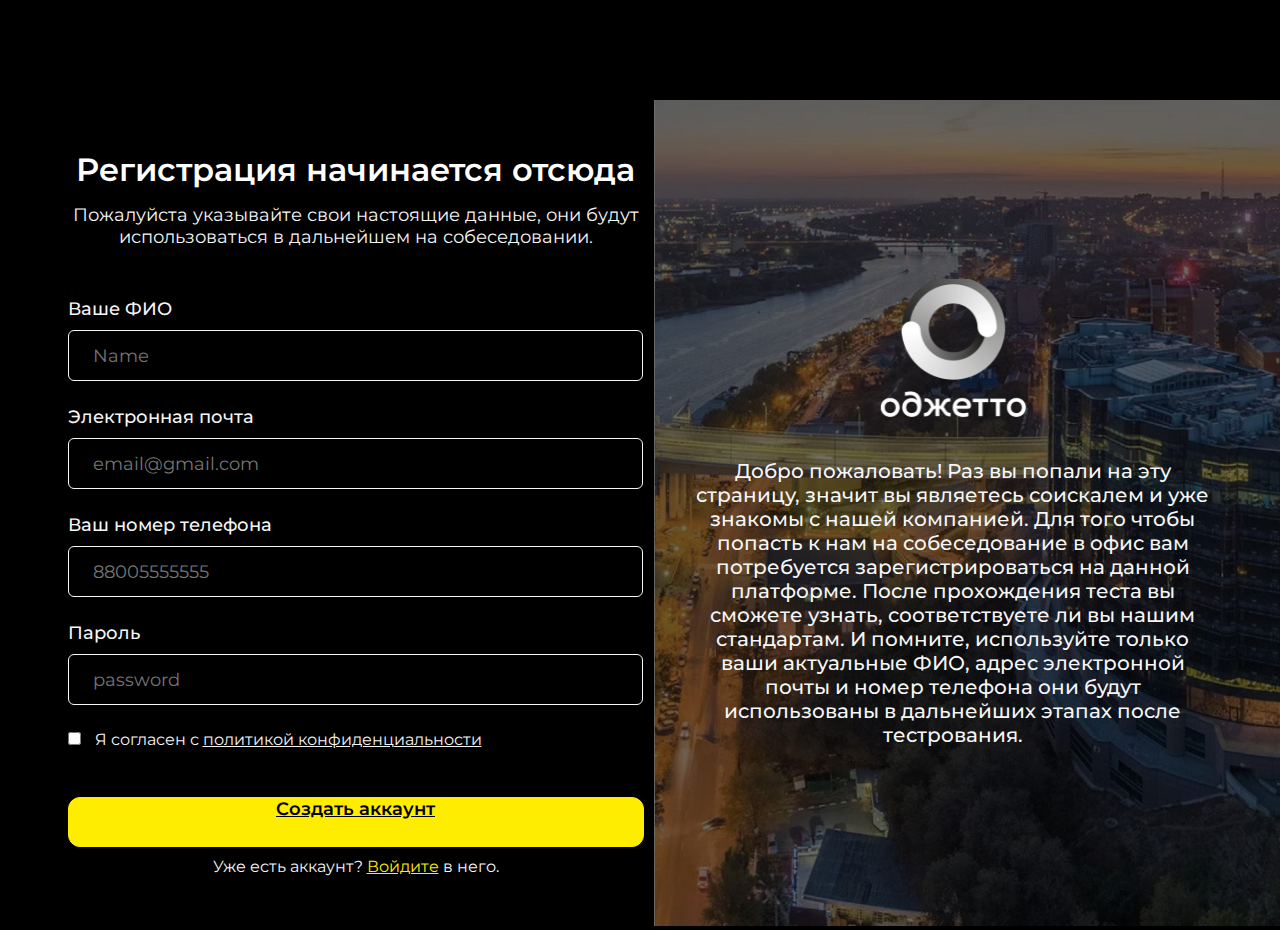
==== index.html @ 02b102ff "Add files via upload" ====
<!DOCTYPE html>
<html lang="ru">

<head>
  <meta charset="UTF-8">
  <meta name="viewport" content="width=device-width, initial-scale=1.0">
  <title>New site</title>
  <link rel="preconnect" href="https://fonts.gstatic.com" crossorigin>
    <link href="https://fonts.googleapis.com/css2?family=Montserrat:wght@400;500;600;700;800&family=Roboto&display=swap" rel="stylesheet">
  <link rel="stylesheet" href="css/vendor.css">
  <link rel="stylesheet" href="css/main.min.css">
</head>

<body>
  
  <div class="container">
    <div class="reg_img">
      <img src="./assets/reg_bg.jpg" alt="">
    </div>
      <div class="wrapper">
  
        <div class="wrapper_item">
      <div class="content">
        <div class="reg_content">
          <h1 class="reg_title">Регистрация начинается отсюда</h1>
          <div class="reg_des">Пожалуйста указывайте свои настоящие данные, они будут использоваться в дальнейшем на собеседовании.</div>
          <div class="reg">
            <div class="reg_form">
              <form @submit.prevent="register" class="reg_form-content">
                <label class="reg_label" for="name">Ваше ФИО</label>
                <input v-model="name"  class="reg_input" placeholder="Name" name="name" type="text">
  
                <label class="reg_label" for="email">Электронная почта</label>
                <input v-model="email" class="reg_input" placeholder="email@gmail.com" name="email" type="email">
  
                <label class="reg_label" for="phone">Ваш номер телефона</label>
                <input v-model="phone" class="reg_input" placeholder="88005555555" name="phone" type="number">              
                
                <label class="reg_label" for="pass">Пароль</label>
                <input v-model="password" class="reg_input" placeholder="password" name="pass" type="password">
  
                <div class="reg_conf">
                  <input class="reg_check" type="checkbox">
                  <span class="reg_conf-des">Я согласен с <a href="#">политикой конфиденциальности</a></span>
                </div>
  
                <a href="./usertest.html" class="reg_btn">Создать аккаунт</a>
              </form>
  
              <div class="reg_log">Уже есть аккаунт? <a href="./reg.html"  class="reg_log-btn" >Войдите</a> в него.</div>
            </div>
          </div>
        </div>

      </div>
  <!-- 
      <div class="content" >
        <div class="reg_content">
          <h1 class="reg_title">Авторизация</h1>
          <div class="reg">
            <div class="reg_form">
              <form @submit.prevent class="reg_form-content">
  
  
                <label class="reg_label" for="email">Введите вашу почту или телефон</label>
                <input v-model="email" class="reg_input" placeholder="email@gmail.com" name="email" type="email">             
                
                <label class="reg_label" for="pass">Пароль</label>
                <input v-model="password" class="reg_input" placeholder="password" name="pass" type="password">
  
                <button type="submit" class="reg_btn" @click="log">Войти</button>
              </form>
  
              <div class="reg_log">Еще нет аккаунта? <button class="reg_log-btn" @click="openReg">Зарегестрируйтесь.</button></div>
            </div>
          </div>
        </div>
  
    
      </div> -->
        </div>
  
        <div class="wrapper_item info">
          <div class="info_logo">
            <img src="./assets/logo_reg.svg" alt="">
          </div>
  
          <div class="info_text">Добро пожаловать! Раз вы попали на эту страницу, значит вы являетесь соискалем и уже знакомы с нашей компанией. Для того чтобы попасть к нам на собеседование в офис вам потребуется зарегистрироваться на данной платформе. После прохождения теста вы сможете узнать, соответствуете ли вы нашим стандартам. И помните, используйте только ваши актуальные ФИО, адрес электронной почты и номер телефона они будут использованы в дальнейших этапах после тестрования.</div>
        </div>
    </div>
  </div>


</body>

</html>
---- css/main.min.css ----
*{padding:0;margin:0;-webkit-box-sizing:border-box;box-sizing:border-box;font-family:'Montserrat', sans-serif}.container{max-width:1300px;margin:0 auto;position:relative}body{background:#000}.wrapper{position:relative;display:-webkit-box;display:-ms-flexbox;display:flex;-webkit-box-pack:justify;-ms-flex-pack:justify;justify-content:space-between;-webkit-box-align:center;-ms-flex-align:center;align-items:center}.content{display:-webkit-box;display:-ms-flexbox;display:flex;-webkit-box-pack:center;-ms-flex-pack:center;justify-content:center;-webkit-box-align:center;-ms-flex-align:center;align-items:center}.info_text{font-weight:500;font-size:20px;text-align:center;color:#F6F6F6;max-width:520px}.info_logo{width:150px;height:140px;margin:0 auto;margin-bottom:40px}.info_logo img{width:100%;height:100%;-o-object-fit:cover;object-fit:cover}.reg_img{position:absolute;right:-10%;top:0;height:100%}.reg_img img{width:100%;height:100%;-o-object-fit:cover;object-fit:cover}.reg_content{padding:50px 0;max-width:576px}.reg_form{margin-top:50px}.reg_form-content{display:-webkit-box;display:-ms-flexbox;display:flex;-webkit-box-orient:vertical;-webkit-box-direction:normal;-ms-flex-direction:column;flex-direction:column}.reg_title{font-weight:600;font-size:32px;color:white;text-align:center;margin:0 auto}.reg_des{font-weight:400;font-size:18px;text-align:center;color:#F6F6F6;margin:0 auto;margin-top:15px}.reg_input{position:relative;border:1.5px solid #F6F6F6;border-radius:6px;padding:12px 8px 12px 24px;background:none;width:575px;height:51px;margin-top:10px;margin-bottom:25px;font-weight:400;font-size:18px;outline:none;color:#F6F6F6}.reg_label{font-weight:500;font-size:18px;color:#F6F6F6}.reg_conf-des{margin-left:10px;font-weight:400;font-size:16px;color:#F4F4F4}.reg_conf-des a{font-weight:400;font-size:16px;color:#F4F4F4}.reg_btn{background:#FFED00;border:1.5px solid #FFED00;border-radius:12px;height:50px;font-weight:600;font-size:18px;text-align:center;color:#000000;margin-top:48px;cursor:pointer}.reg_log{font-weight:400;font-size:16px;color:#F6F6F6;text-align:center;margin-top:10px}.reg_log-btn{font-weight:400;font-size:16px;color:#FFED00;background:none;border:none;cursor:pointer}.answ{font-weight:400;font-size:18px;margin-left:10px;color:#F6F6F6}.wrapper-mar{margin-top:48px}.red{color:#FA9494}.blue{color:#9ACAFA}.header{min-height:80px;display:-webkit-box;display:-ms-flexbox;display:flex;-webkit-box-pack:justify;-ms-flex-pack:justify;justify-content:space-between;-webkit-box-align:center;-ms-flex-align:center;align-items:center}.header_btn{border:1px solid #FFED00;background:none;padding:12px 64px;font-weight:600;font-size:16px;border-radius:6px;color:#F6F6F6}.header_link{display:-webkit-box;display:-ms-flexbox;display:flex;-webkit-box-pack:justify;-ms-flex-pack:justify;justify-content:space-between;-webkit-box-align:center;-ms-flex-align:center;align-items:center;min-width:128px;cursor:pointer}.header_txt{position:relative;font-weight:600;font-size:18px;color:#F6F6F6}.start{max-width:1000px;margin:0 auto;margin-top:80px;display:-webkit-box;display:-ms-flexbox;display:flex;-webkit-box-pack:justify;-ms-flex-pack:justify;justify-content:space-between;-webkit-box-align:center;-ms-flex-align:center;align-items:center}.start_title{font-weight:600;font-size:24px;line-height:29px;color:#FFFFFF}.start_timer{font-weight:600;font-size:32px;line-height:39px;color:#FFFFFF}.test_content-check{min-height:90px;display:-webkit-box;display:-ms-flexbox;display:flex;-webkit-box-pack:justify;-ms-flex-pack:justify;justify-content:space-between;-webkit-box-align:center;-ms-flex-align:center;align-items:center;margin-top:40px}.test_content-column{display:-webkit-box;display:-ms-flexbox;display:flex;-webkit-box-orient:vertical;-webkit-box-direction:normal;-ms-flex-direction:column;flex-direction:column;-webkit-box-pack:justify;-ms-flex-pack:justify;justify-content:space-between;min-height:90px}.test_content-info{font-weight:400;font-size:18px;color:#F6F6F6;margin-left:10px}.test_img{width:598px;height:425px;margin:48px 0}.test_img img{width:100%;height:100%;-o-object-fit:cover;object-fit:cover}.test_wrapper{display:-webkit-box;display:-ms-flexbox;display:flex;-webkit-box-pack:justify;-ms-flex-pack:justify;justify-content:space-between;-webkit-box-align:center;-ms-flex-align:center;align-items:center}.test_btn{font-weight:600;font-size:18px;width:280px;height:55px;display:block;background:none;border:1px solid}.test_check{margin-top:30px}.test_check-item{width:100%;min-height:25px;display:-webkit-box;display:-ms-flexbox;display:flex;-webkit-box-pack:justify;-ms-flex-pack:justify;justify-content:space-between;-webkit-box-align:center;-ms-flex-align:center;align-items:center;margin-bottom:50px}.test_item{width:1000px;min-height:350px;border:1px solid #A9A9A9;border-radius:6px;padding:32px 200px;margin:0 auto;margin-bottom:40px}.test_item-title{font-weight:600;font-size:20px;color:#FFFFFF;text-align:center}.test_item-title span{font-weight:400;font-size:16px;color:#A9A9A9}.test_item-des{font-weight:400;font-size:16px;text-align:center;color:#A9A9A9;margin-top:15px}.test_item-input{margin-top:50px;background:none;border:1.5px solid #A9A9A9;border-radius:8px;outline:none;font-weight:400;font-size:18px;text-align:center;width:100%;padding:16px 15px;color:#A9A9A9}.test_item-btn{display:block;cursor:pointer;background:#FFED00;border-radius:6px;width:467px;height:54px;outline:none;border:none;margin:0 auto;margin-top:40px}.test_div{position:relative}.test_icon{position:absolute;top:66%;right:3%}.des{text-align:left}.input{text-align:left}.title{display:-webkit-box;display:-ms-flexbox;display:flex;-webkit-box-pack:justify;-ms-flex-pack:justify;justify-content:space-between;-webkit-box-align:center;-ms-flex-align:center;align-items:center}.log_head{display:-webkit-box;display:-ms-flexbox;display:flex;-webkit-box-align:center;-ms-flex-align:center;align-items:center;min-width:300px;min-height:100px}.log_head-name{font-family:'Roboto';font-style:normal;font-weight:400;font-size:36px;color:#FFFFFF;margin-left:15px}.log_info-title{font-style:normal;font-weight:400;font-size:24px;margin-top:50px;color:#A9A9A9}.log_item{display:-webkit-box;display:-ms-flexbox;display:flex;-webkit-box-align:center;-ms-flex-align:center;align-items:center;margin-top:45px}.log_item-theme{border:1.5px solid #A9A9A9;border-radius:6px;width:418px;height:60px;padding:18px 24px}.log_item-num,.log_item-text,.log_item-rez{font-weight:400;font-size:18px;color:#A9A9A9}.log_item-num{margin-right:30px}.log_item-rez{margin-left:60px;width:254px;height:60px;border:1.5px solid #A9A9A9;border-radius:6px;padding:18px 30px}.log_item-rez span{margin-left:20px}.log_item-btn{width:319px;height:60px;margin-left:60px}.btn{display:-webkit-box;display:-ms-flexbox;display:flex;-webkit-box-align:center;-ms-flex-align:center;align-items:center;-webkit-box-pack:center;-ms-flex-pack:center;justify-content:center;width:100%;height:100%;cursor:pointer;border:none;background:#FFED00;border-radius:6px;font-weight:600;font-size:18px;color:#000000;text-decoration:none;text-align:center}.red{color:#FA9494}.green{color:#61FF00}.orange{color:#FFED00}.btn-disabled{background:none;color:#F6F6F6;border:1px solid #FFED00;border-radius:6px}.header{min-height:80px;display:-webkit-box;display:-ms-flexbox;display:flex;-webkit-box-pack:justify;-ms-flex-pack:justify;justify-content:space-between;-webkit-box-align:center;-ms-flex-align:center;align-items:center}.header_btn{border:1px solid #FFED00;background:none;padding:12px 64px;font-weight:600;font-size:16px;border-radius:6px;color:#F6F6F6}.header_link{display:-webkit-box;display:-ms-flexbox;display:flex;-webkit-box-pack:justify;-ms-flex-pack:justify;justify-content:space-between;-webkit-box-align:center;-ms-flex-align:center;align-items:center;min-width:128px;cursor:pointer}.header_txt{font-weight:600;font-size:18px;color:#F6F6F6}.modal_item{padding:90px 135px;width:1320px;min-height:650px;margin-top:50px;border:2px solid #FFED00;border-radius:6px}.modal_title{font-weight:400;font-size:36px;text-transform:uppercase;text-align:center;color:#FFFFFF}.modal_percent{font-weight:400;font-size:144px;text-align:center;margin-top:54px;text-transform:uppercase;color:#FFED00}.modal_descr{font-weight:400;font-size:24px;margin-top:54px;text-align:center;color:#FFFFFF}.modal_link{font-weight:400;font-size:24px;text-align:center;color:#FFED00;margin-top:54px}.modal_link a{color:#FFED00;font-size:24px}.percent-red{color:#FF0000}.border-red{border-color:#FF0000}.percent-green{color:#61FF00}.border-green{border-color:#61FF00}.test_content-check{min-height:90px;display:-webkit-box;display:-ms-flexbox;display:flex;-webkit-box-pack:justify;-ms-flex-pack:justify;justify-content:space-between;-webkit-box-align:center;-ms-flex-align:center;align-items:center;margin-top:40px}.test_content-column{display:-webkit-box;display:-ms-flexbox;display:flex;-webkit-box-orient:vertical;-webkit-box-direction:normal;-ms-flex-direction:column;flex-direction:column;-webkit-box-pack:justify;-ms-flex-pack:justify;justify-content:space-between;min-height:90px}.test_content-info{font-weight:400;font-size:18px;color:#F6F6F6;margin-left:10px}.test_title{font-weight:700;font-size:48px;text-align:center;text-transform:uppercase;color:#FFFFFF;max-width:1000px;margin:0 auto;margin-top:90px;margin-bottom:90px}.test_item{width:1000px;min-height:350px;border:1px solid #A9A9A9;border-radius:6px;padding:32px 223px;margin:0 auto;margin-bottom:40px}.test_item-title{font-weight:600;font-size:20px;color:#FFFFFF;text-align:center}.test_item-title span{font-weight:400;font-size:16px;color:#A9A9A9}.test_item-des{font-weight:400;font-size:16px;text-align:center;color:#A9A9A9;margin-top:15px}.test_item-input{margin-top:50px;background:none;border:1.5px solid #A9A9A9;border-radius:8px;outline:none;font-weight:400;font-size:18px;text-align:center;width:100%;padding:16px 15px;color:#A9A9A9}.test_item-btn{display:-webkit-box;display:-ms-flexbox;display:flex;-webkit-box-pack:center;-ms-flex-pack:center;justify-content:center;-webkit-box-align:center;-ms-flex-align:center;align-items:center;cursor:pointer;background:#FFED00;border-radius:6px;width:467px;height:54px;outline:none;border:none;margin:0 auto;margin-top:40px}.test_item-btn a{text-decoration:none}.test_check{margin-top:30px}.test_check-item{width:100%;min-height:25px;display:-webkit-box;display:-ms-flexbox;display:flex;-webkit-box-pack:justify;-ms-flex-pack:justify;justify-content:space-between;-webkit-box-align:center;-ms-flex-align:center;align-items:center;margin-bottom:50px}.test_add{display:-webkit-box;display:-ms-flexbox;display:flex;-webkit-box-align:center;-ms-flex-align:center;align-items:center}.test_add-icon{padding-top:4px}.test_add-text{font-weight:400;font-size:18px;margin-left:10px;color:#A9A9A9}.test_div{position:relative}.test_icon{position:absolute;top:66%;right:3%}.test_load{margin-top:40px;display:-webkit-box;display:-ms-flexbox;display:flex;-webkit-box-align:center;-ms-flex-align:center;align-items:center}.test_load-click{font-weight:400;font-size:18px;-webkit-text-decoration-line:underline;text-decoration-line:underline;color:#F6F6F6;margin-left:15px}.test .inf{font-weight:600;font-size:18px;color:#FFFFFF;margin-top:30px}.test .title{display:-webkit-box;display:-ms-flexbox;display:flex;-webkit-box-pack:justify;-ms-flex-pack:justify;justify-content:space-between;-webkit-box-align:center;-ms-flex-align:center;align-items:center}.test .answ{font-weight:400;font-size:18px;margin-left:10px;color:#F6F6F6}.link{margin:90px 0}.link_title{font-weight:400;font-size:16px;text-align:center;color:#FFFFFF;margin-bottom:15px}.link_item{display:-webkit-box;display:-ms-flexbox;display:flex;-webkit-box-pack:justify;-ms-flex-pack:justify;justify-content:space-between;-webkit-box-align:center;-ms-flex-align:center;align-items:center;width:510px;min-height:30px;margin:0 auto}.link_text a{font-weight:600;font-size:18px;text-decoration:none;color:#F6F6F6}.add_test button{width:287px;height:54px;border:1px solid #FFED00;border-radius:6px;background:none;display:block;margin:0 auto;font-weight:600;font-size:18px;color:#FFED00;margin-top:45px}.line{position:absolute;top:44%;left:-37%}.wrapper{width:1145px;margin:0 auto;margin-top:100px}.wrapper_num-test{font-weight:600;font-size:20px;text-transform:uppercase;color:#FFFFFF}.wrapper_txt{font-weight:400;font-size:18px;margin-top:15px;color:#FFFFFF}.wrapper_categ{display:-webkit-box;display:-ms-flexbox;display:flex;-webkit-box-pack:justify;-ms-flex-pack:justify;justify-content:space-between;-webkit-box-align:center;-ms-flex-align:center;align-items:center;margin-bottom:150px;margin-top:45px}.wrapper_categ-add{margin:45px 0}.wrapper_btn{width:333px;height:72px;border-radius:6px;border:1.5px solid #FFED00;font-weight:600;font-size:18px;letter-spacing:0.02em;text-transform:uppercase;color:#FFED00;background:none;cursor:pointer}.wrapper_item-cont{display:-webkit-box;display:-ms-flexbox;display:flex;-webkit-box-align:center;-ms-flex-align:center;align-items:center;-webkit-box-pack:justify;-ms-flex-pack:justify;justify-content:space-between;height:595px;margin:0 auto;position:relative}.wrapper_item-img{width:1100px;height:602px;justify-self:flex-end}.wrapper_item-img img{height:100%;width:100%;-o-object-fit:cover;object-fit:cover}.wrapper_item-head{position:absolute;top:-9%;right:1%;width:1080px;font-weight:400;font-size:36px;color:#FFED00;display:-webkit-box;display:-ms-flexbox;display:flex;-webkit-box-pack:justify;-ms-flex-pack:justify;justify-content:space-between;-webkit-box-align:center;-ms-flex-align:center;align-items:center}.wrapper_item-add{width:1200px;padding:45px 60px;margin:0 auto;margin-top:100px;min-height:320px;border:1.5px solid #E5E5E5;border-radius:6px}.wrapper_line-abc{display:-webkit-box;display:-ms-flexbox;display:flex;-webkit-box-orient:vertical;-webkit-box-direction:normal;-ms-flex-direction:column;flex-direction:column;-webkit-box-pack:justify;-ms-flex-pack:justify;justify-content:space-between;-webkit-box-align:center;-ms-flex-align:center;align-items:center;font-weight:700;font-size:40px;line-height:49px;letter-spacing:0.02em;height:100%;color:#FFFFFF}.wrapper_grid{position:absolute;right:0;width:1100px;height:602px;display:-ms-grid;display:grid;-ms-grid-columns:(55px)[20];grid-template-columns:repeat(20, 55px);-ms-grid-rows:(60px)[10];grid-template-rows:repeat(10, 60px)}.wrapper_grid-item{background:none;border:1px solid #FFFFFF;margin-right:2px;margin-bottom:2px;-webkit-transition:all 0.3s;transition:all 0.3s;cursor:pointer}.wrapper_grid-item:hover{background:rgba(108,181,251,0.5)}.add_test button{width:287px;height:54px;border:1px solid #FFED00;border-radius:6px;background:none;display:block;margin:0 auto;font-weight:600;font-size:18px;color:#FFED00;margin-top:45px}.status-red{color:#FB6262;border:1.5px solid #FB6262}.status-blue{color:#000000;background:#6CB5FB;border:none}.status-orange{color:#FFED00;border:1.5px solid #FFED00}
/*# sourceMappingURL=main.min.css.map */
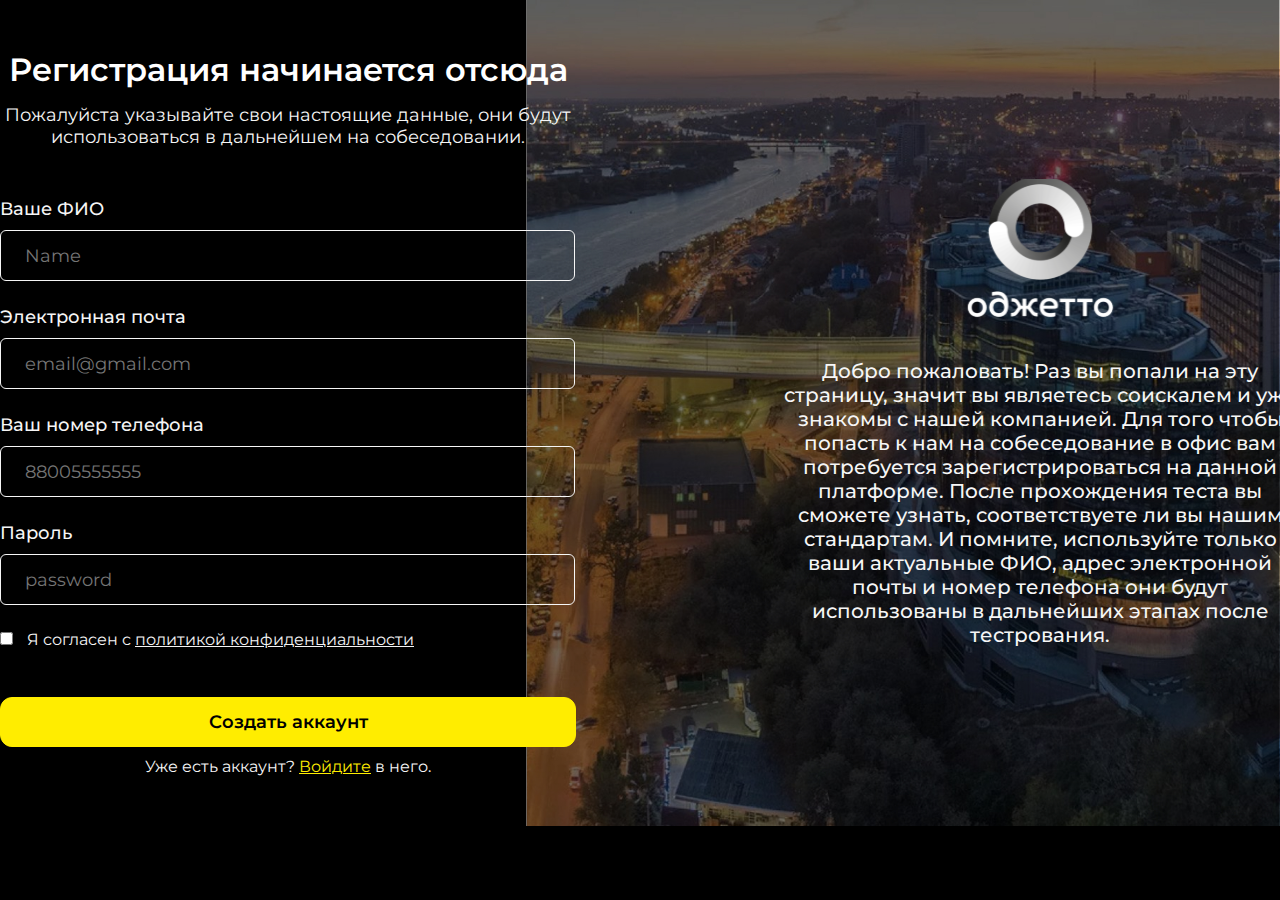
==== commit 4e6e8164: "Add files via upload" ====
--- a/index.html
+++ b/index.html
@@ -13,11 +13,11 @@
 
 <body>
   
-  <div class="container">
+  <div class="container cont_reg">
     <div class="reg_img">
       <img src="./assets/reg_bg.jpg" alt="">
     </div>
-      <div class="wrapper">
+      <div class="wrapper wrapper_reg">
   
         <div class="wrapper_item">
       <div class="content">
--- a/css/main.min.css
+++ b/css/main.min.css
@@ -1,2 +1,2 @@
-*{padding:0;margin:0;-webkit-box-sizing:border-box;box-sizing:border-box;font-family:'Montserrat', sans-serif}.container{max-width:1300px;margin:0 auto;position:relative}body{background:#000}.wrapper{position:relative;display:-webkit-box;display:-ms-flexbox;display:flex;-webkit-box-pack:justify;-ms-flex-pack:justify;justify-content:space-between;-webkit-box-align:center;-ms-flex-align:center;align-items:center}.content{display:-webkit-box;display:-ms-flexbox;display:flex;-webkit-box-pack:center;-ms-flex-pack:center;justify-content:center;-webkit-box-align:center;-ms-flex-align:center;align-items:center}.info_text{font-weight:500;font-size:20px;text-align:center;color:#F6F6F6;max-width:520px}.info_logo{width:150px;height:140px;margin:0 auto;margin-bottom:40px}.info_logo img{width:100%;height:100%;-o-object-fit:cover;object-fit:cover}.reg_img{position:absolute;right:-10%;top:0;height:100%}.reg_img img{width:100%;height:100%;-o-object-fit:cover;object-fit:cover}.reg_content{padding:50px 0;max-width:576px}.reg_form{margin-top:50px}.reg_form-content{display:-webkit-box;display:-ms-flexbox;display:flex;-webkit-box-orient:vertical;-webkit-box-direction:normal;-ms-flex-direction:column;flex-direction:column}.reg_title{font-weight:600;font-size:32px;color:white;text-align:center;margin:0 auto}.reg_des{font-weight:400;font-size:18px;text-align:center;color:#F6F6F6;margin:0 auto;margin-top:15px}.reg_input{position:relative;border:1.5px solid #F6F6F6;border-radius:6px;padding:12px 8px 12px 24px;background:none;width:575px;height:51px;margin-top:10px;margin-bottom:25px;font-weight:400;font-size:18px;outline:none;color:#F6F6F6}.reg_label{font-weight:500;font-size:18px;color:#F6F6F6}.reg_conf-des{margin-left:10px;font-weight:400;font-size:16px;color:#F4F4F4}.reg_conf-des a{font-weight:400;font-size:16px;color:#F4F4F4}.reg_btn{background:#FFED00;border:1.5px solid #FFED00;border-radius:12px;height:50px;font-weight:600;font-size:18px;text-align:center;color:#000000;margin-top:48px;cursor:pointer}.reg_log{font-weight:400;font-size:16px;color:#F6F6F6;text-align:center;margin-top:10px}.reg_log-btn{font-weight:400;font-size:16px;color:#FFED00;background:none;border:none;cursor:pointer}.answ{font-weight:400;font-size:18px;margin-left:10px;color:#F6F6F6}.wrapper-mar{margin-top:48px}.red{color:#FA9494}.blue{color:#9ACAFA}.header{min-height:80px;display:-webkit-box;display:-ms-flexbox;display:flex;-webkit-box-pack:justify;-ms-flex-pack:justify;justify-content:space-between;-webkit-box-align:center;-ms-flex-align:center;align-items:center}.header_btn{border:1px solid #FFED00;background:none;padding:12px 64px;font-weight:600;font-size:16px;border-radius:6px;color:#F6F6F6}.header_link{display:-webkit-box;display:-ms-flexbox;display:flex;-webkit-box-pack:justify;-ms-flex-pack:justify;justify-content:space-between;-webkit-box-align:center;-ms-flex-align:center;align-items:center;min-width:128px;cursor:pointer}.header_txt{position:relative;font-weight:600;font-size:18px;color:#F6F6F6}.start{max-width:1000px;margin:0 auto;margin-top:80px;display:-webkit-box;display:-ms-flexbox;display:flex;-webkit-box-pack:justify;-ms-flex-pack:justify;justify-content:space-between;-webkit-box-align:center;-ms-flex-align:center;align-items:center}.start_title{font-weight:600;font-size:24px;line-height:29px;color:#FFFFFF}.start_timer{font-weight:600;font-size:32px;line-height:39px;color:#FFFFFF}.test_content-check{min-height:90px;display:-webkit-box;display:-ms-flexbox;display:flex;-webkit-box-pack:justify;-ms-flex-pack:justify;justify-content:space-between;-webkit-box-align:center;-ms-flex-align:center;align-items:center;margin-top:40px}.test_content-column{display:-webkit-box;display:-ms-flexbox;display:flex;-webkit-box-orient:vertical;-webkit-box-direction:normal;-ms-flex-direction:column;flex-direction:column;-webkit-box-pack:justify;-ms-flex-pack:justify;justify-content:space-between;min-height:90px}.test_content-info{font-weight:400;font-size:18px;color:#F6F6F6;margin-left:10px}.test_img{width:598px;height:425px;margin:48px 0}.test_img img{width:100%;height:100%;-o-object-fit:cover;object-fit:cover}.test_wrapper{display:-webkit-box;display:-ms-flexbox;display:flex;-webkit-box-pack:justify;-ms-flex-pack:justify;justify-content:space-between;-webkit-box-align:center;-ms-flex-align:center;align-items:center}.test_btn{font-weight:600;font-size:18px;width:280px;height:55px;display:block;background:none;border:1px solid}.test_check{margin-top:30px}.test_check-item{width:100%;min-height:25px;display:-webkit-box;display:-ms-flexbox;display:flex;-webkit-box-pack:justify;-ms-flex-pack:justify;justify-content:space-between;-webkit-box-align:center;-ms-flex-align:center;align-items:center;margin-bottom:50px}.test_item{width:1000px;min-height:350px;border:1px solid #A9A9A9;border-radius:6px;padding:32px 200px;margin:0 auto;margin-bottom:40px}.test_item-title{font-weight:600;font-size:20px;color:#FFFFFF;text-align:center}.test_item-title span{font-weight:400;font-size:16px;color:#A9A9A9}.test_item-des{font-weight:400;font-size:16px;text-align:center;color:#A9A9A9;margin-top:15px}.test_item-input{margin-top:50px;background:none;border:1.5px solid #A9A9A9;border-radius:8px;outline:none;font-weight:400;font-size:18px;text-align:center;width:100%;padding:16px 15px;color:#A9A9A9}.test_item-btn{display:block;cursor:pointer;background:#FFED00;border-radius:6px;width:467px;height:54px;outline:none;border:none;margin:0 auto;margin-top:40px}.test_div{position:relative}.test_icon{position:absolute;top:66%;right:3%}.des{text-align:left}.input{text-align:left}.title{display:-webkit-box;display:-ms-flexbox;display:flex;-webkit-box-pack:justify;-ms-flex-pack:justify;justify-content:space-between;-webkit-box-align:center;-ms-flex-align:center;align-items:center}.log_head{display:-webkit-box;display:-ms-flexbox;display:flex;-webkit-box-align:center;-ms-flex-align:center;align-items:center;min-width:300px;min-height:100px}.log_head-name{font-family:'Roboto';font-style:normal;font-weight:400;font-size:36px;color:#FFFFFF;margin-left:15px}.log_info-title{font-style:normal;font-weight:400;font-size:24px;margin-top:50px;color:#A9A9A9}.log_item{display:-webkit-box;display:-ms-flexbox;display:flex;-webkit-box-align:center;-ms-flex-align:center;align-items:center;margin-top:45px}.log_item-theme{border:1.5px solid #A9A9A9;border-radius:6px;width:418px;height:60px;padding:18px 24px}.log_item-num,.log_item-text,.log_item-rez{font-weight:400;font-size:18px;color:#A9A9A9}.log_item-num{margin-right:30px}.log_item-rez{margin-left:60px;width:254px;height:60px;border:1.5px solid #A9A9A9;border-radius:6px;padding:18px 30px}.log_item-rez span{margin-left:20px}.log_item-btn{width:319px;height:60px;margin-left:60px}.btn{display:-webkit-box;display:-ms-flexbox;display:flex;-webkit-box-align:center;-ms-flex-align:center;align-items:center;-webkit-box-pack:center;-ms-flex-pack:center;justify-content:center;width:100%;height:100%;cursor:pointer;border:none;background:#FFED00;border-radius:6px;font-weight:600;font-size:18px;color:#000000;text-decoration:none;text-align:center}.red{color:#FA9494}.green{color:#61FF00}.orange{color:#FFED00}.btn-disabled{background:none;color:#F6F6F6;border:1px solid #FFED00;border-radius:6px}.header{min-height:80px;display:-webkit-box;display:-ms-flexbox;display:flex;-webkit-box-pack:justify;-ms-flex-pack:justify;justify-content:space-between;-webkit-box-align:center;-ms-flex-align:center;align-items:center}.header_btn{border:1px solid #FFED00;background:none;padding:12px 64px;font-weight:600;font-size:16px;border-radius:6px;color:#F6F6F6}.header_link{display:-webkit-box;display:-ms-flexbox;display:flex;-webkit-box-pack:justify;-ms-flex-pack:justify;justify-content:space-between;-webkit-box-align:center;-ms-flex-align:center;align-items:center;min-width:128px;cursor:pointer}.header_txt{font-weight:600;font-size:18px;color:#F6F6F6}.modal_item{padding:90px 135px;width:1320px;min-height:650px;margin-top:50px;border:2px solid #FFED00;border-radius:6px}.modal_title{font-weight:400;font-size:36px;text-transform:uppercase;text-align:center;color:#FFFFFF}.modal_percent{font-weight:400;font-size:144px;text-align:center;margin-top:54px;text-transform:uppercase;color:#FFED00}.modal_descr{font-weight:400;font-size:24px;margin-top:54px;text-align:center;color:#FFFFFF}.modal_link{font-weight:400;font-size:24px;text-align:center;color:#FFED00;margin-top:54px}.modal_link a{color:#FFED00;font-size:24px}.percent-red{color:#FF0000}.border-red{border-color:#FF0000}.percent-green{color:#61FF00}.border-green{border-color:#61FF00}.test_content-check{min-height:90px;display:-webkit-box;display:-ms-flexbox;display:flex;-webkit-box-pack:justify;-ms-flex-pack:justify;justify-content:space-between;-webkit-box-align:center;-ms-flex-align:center;align-items:center;margin-top:40px}.test_content-column{display:-webkit-box;display:-ms-flexbox;display:flex;-webkit-box-orient:vertical;-webkit-box-direction:normal;-ms-flex-direction:column;flex-direction:column;-webkit-box-pack:justify;-ms-flex-pack:justify;justify-content:space-between;min-height:90px}.test_content-info{font-weight:400;font-size:18px;color:#F6F6F6;margin-left:10px}.test_title{font-weight:700;font-size:48px;text-align:center;text-transform:uppercase;color:#FFFFFF;max-width:1000px;margin:0 auto;margin-top:90px;margin-bottom:90px}.test_item{width:1000px;min-height:350px;border:1px solid #A9A9A9;border-radius:6px;padding:32px 223px;margin:0 auto;margin-bottom:40px}.test_item-title{font-weight:600;font-size:20px;color:#FFFFFF;text-align:center}.test_item-title span{font-weight:400;font-size:16px;color:#A9A9A9}.test_item-des{font-weight:400;font-size:16px;text-align:center;color:#A9A9A9;margin-top:15px}.test_item-input{margin-top:50px;background:none;border:1.5px solid #A9A9A9;border-radius:8px;outline:none;font-weight:400;font-size:18px;text-align:center;width:100%;padding:16px 15px;color:#A9A9A9}.test_item-btn{display:-webkit-box;display:-ms-flexbox;display:flex;-webkit-box-pack:center;-ms-flex-pack:center;justify-content:center;-webkit-box-align:center;-ms-flex-align:center;align-items:center;cursor:pointer;background:#FFED00;border-radius:6px;width:467px;height:54px;outline:none;border:none;margin:0 auto;margin-top:40px}.test_item-btn a{text-decoration:none}.test_check{margin-top:30px}.test_check-item{width:100%;min-height:25px;display:-webkit-box;display:-ms-flexbox;display:flex;-webkit-box-pack:justify;-ms-flex-pack:justify;justify-content:space-between;-webkit-box-align:center;-ms-flex-align:center;align-items:center;margin-bottom:50px}.test_add{display:-webkit-box;display:-ms-flexbox;display:flex;-webkit-box-align:center;-ms-flex-align:center;align-items:center}.test_add-icon{padding-top:4px}.test_add-text{font-weight:400;font-size:18px;margin-left:10px;color:#A9A9A9}.test_div{position:relative}.test_icon{position:absolute;top:66%;right:3%}.test_load{margin-top:40px;display:-webkit-box;display:-ms-flexbox;display:flex;-webkit-box-align:center;-ms-flex-align:center;align-items:center}.test_load-click{font-weight:400;font-size:18px;-webkit-text-decoration-line:underline;text-decoration-line:underline;color:#F6F6F6;margin-left:15px}.test .inf{font-weight:600;font-size:18px;color:#FFFFFF;margin-top:30px}.test .title{display:-webkit-box;display:-ms-flexbox;display:flex;-webkit-box-pack:justify;-ms-flex-pack:justify;justify-content:space-between;-webkit-box-align:center;-ms-flex-align:center;align-items:center}.test .answ{font-weight:400;font-size:18px;margin-left:10px;color:#F6F6F6}.link{margin:90px 0}.link_title{font-weight:400;font-size:16px;text-align:center;color:#FFFFFF;margin-bottom:15px}.link_item{display:-webkit-box;display:-ms-flexbox;display:flex;-webkit-box-pack:justify;-ms-flex-pack:justify;justify-content:space-between;-webkit-box-align:center;-ms-flex-align:center;align-items:center;width:510px;min-height:30px;margin:0 auto}.link_text a{font-weight:600;font-size:18px;text-decoration:none;color:#F6F6F6}.add_test button{width:287px;height:54px;border:1px solid #FFED00;border-radius:6px;background:none;display:block;margin:0 auto;font-weight:600;font-size:18px;color:#FFED00;margin-top:45px}.line{position:absolute;top:44%;left:-37%}.wrapper{width:1145px;margin:0 auto;margin-top:100px}.wrapper_num-test{font-weight:600;font-size:20px;text-transform:uppercase;color:#FFFFFF}.wrapper_txt{font-weight:400;font-size:18px;margin-top:15px;color:#FFFFFF}.wrapper_categ{display:-webkit-box;display:-ms-flexbox;display:flex;-webkit-box-pack:justify;-ms-flex-pack:justify;justify-content:space-between;-webkit-box-align:center;-ms-flex-align:center;align-items:center;margin-bottom:150px;margin-top:45px}.wrapper_categ-add{margin:45px 0}.wrapper_btn{width:333px;height:72px;border-radius:6px;border:1.5px solid #FFED00;font-weight:600;font-size:18px;letter-spacing:0.02em;text-transform:uppercase;color:#FFED00;background:none;cursor:pointer}.wrapper_item-cont{display:-webkit-box;display:-ms-flexbox;display:flex;-webkit-box-align:center;-ms-flex-align:center;align-items:center;-webkit-box-pack:justify;-ms-flex-pack:justify;justify-content:space-between;height:595px;margin:0 auto;position:relative}.wrapper_item-img{width:1100px;height:602px;justify-self:flex-end}.wrapper_item-img img{height:100%;width:100%;-o-object-fit:cover;object-fit:cover}.wrapper_item-head{position:absolute;top:-9%;right:1%;width:1080px;font-weight:400;font-size:36px;color:#FFED00;display:-webkit-box;display:-ms-flexbox;display:flex;-webkit-box-pack:justify;-ms-flex-pack:justify;justify-content:space-between;-webkit-box-align:center;-ms-flex-align:center;align-items:center}.wrapper_item-add{width:1200px;padding:45px 60px;margin:0 auto;margin-top:100px;min-height:320px;border:1.5px solid #E5E5E5;border-radius:6px}.wrapper_line-abc{display:-webkit-box;display:-ms-flexbox;display:flex;-webkit-box-orient:vertical;-webkit-box-direction:normal;-ms-flex-direction:column;flex-direction:column;-webkit-box-pack:justify;-ms-flex-pack:justify;justify-content:space-between;-webkit-box-align:center;-ms-flex-align:center;align-items:center;font-weight:700;font-size:40px;line-height:49px;letter-spacing:0.02em;height:100%;color:#FFFFFF}.wrapper_grid{position:absolute;right:0;width:1100px;height:602px;display:-ms-grid;display:grid;-ms-grid-columns:(55px)[20];grid-template-columns:repeat(20, 55px);-ms-grid-rows:(60px)[10];grid-template-rows:repeat(10, 60px)}.wrapper_grid-item{background:none;border:1px solid #FFFFFF;margin-right:2px;margin-bottom:2px;-webkit-transition:all 0.3s;transition:all 0.3s;cursor:pointer}.wrapper_grid-item:hover{background:rgba(108,181,251,0.5)}.add_test button{width:287px;height:54px;border:1px solid #FFED00;border-radius:6px;background:none;display:block;margin:0 auto;font-weight:600;font-size:18px;color:#FFED00;margin-top:45px}.status-red{color:#FB6262;border:1.5px solid #FB6262}.status-blue{color:#000000;background:#6CB5FB;border:none}.status-orange{color:#FFED00;border:1.5px solid #FFED00}
+*{padding:0;margin:0;-webkit-box-sizing:border-box;box-sizing:border-box;font-family:'Montserrat', sans-serif}.container{max-width:1300px;margin:0 auto;position:relative}.cont_reg{max-width:100%;padding-top:0}body{background:#000}.wrapper{position:relative;display:-webkit-box;display:-ms-flexbox;display:flex;-webkit-box-pack:justify;-ms-flex-pack:justify;justify-content:space-between;-webkit-box-align:center;-ms-flex-align:center;align-items:center}.content{display:-webkit-box;display:-ms-flexbox;display:flex;-webkit-box-pack:center;-ms-flex-pack:center;justify-content:center;-webkit-box-align:center;-ms-flex-align:center;align-items:center}.info_text{font-weight:500;font-size:20px;text-align:center;color:#F6F6F6;max-width:520px}.info_logo{width:150px;height:140px;margin:0 auto;margin-bottom:40px}.info_logo img{width:100%;height:100%;-o-object-fit:cover;object-fit:cover}.reg_img{position:absolute;right:0;top:0;height:100%}.reg_img img{width:100%;height:100%;-o-object-fit:cover;object-fit:cover}.reg_content{padding:50px 0;max-width:576px}.reg_form{margin-top:50px}.reg_form-content{display:-webkit-box;display:-ms-flexbox;display:flex;-webkit-box-orient:vertical;-webkit-box-direction:normal;-ms-flex-direction:column;flex-direction:column}.reg_title{font-weight:600;font-size:32px;color:white;text-align:center;margin:0 auto}.reg_des{font-weight:400;font-size:18px;text-align:center;color:#F6F6F6;margin:0 auto;margin-top:15px}.reg_input{position:relative;border:1.5px solid #F6F6F6;border-radius:6px;padding:12px 8px 12px 24px;background:none;width:575px;height:51px;margin-top:10px;margin-bottom:25px;font-weight:400;font-size:18px;outline:none;color:#F6F6F6}.reg_label{font-weight:500;font-size:18px;color:#F6F6F6}.reg_conf-des{margin-left:10px;font-weight:400;font-size:16px;color:#F4F4F4}.reg_conf-des a{font-weight:400;font-size:16px;color:#F4F4F4}.reg_btn{display:-webkit-box;display:-ms-flexbox;display:flex;-webkit-box-align:center;-ms-flex-align:center;align-items:center;-webkit-box-pack:center;-ms-flex-pack:center;justify-content:center;text-decoration:none;background:#FFED00;border:1.5px solid #FFED00;border-radius:12px;height:50px;font-weight:600;font-size:18px;text-align:center;color:#000000;margin-top:48px;cursor:pointer}.reg_log{font-weight:400;font-size:16px;color:#F6F6F6;text-align:center;margin-top:10px}.reg_log-btn{font-weight:400;font-size:16px;color:#FFED00;background:none;border:none;cursor:pointer}.answ{font-weight:400;font-size:18px;margin-left:10px;color:#F6F6F6}.wrapper-mar{margin-top:48px}.red{color:#FA9494}.blue{color:#9ACAFA}.header{min-height:80px;display:-webkit-box;display:-ms-flexbox;display:flex;-webkit-box-pack:justify;-ms-flex-pack:justify;justify-content:space-between;-webkit-box-align:center;-ms-flex-align:center;align-items:center}.header_btn{border:1px solid #FFED00;background:none;padding:12px 64px;font-weight:600;font-size:16px;border-radius:6px;color:#F6F6F6}.header_link{display:-webkit-box;display:-ms-flexbox;display:flex;-webkit-box-pack:justify;-ms-flex-pack:justify;justify-content:space-between;-webkit-box-align:center;-ms-flex-align:center;align-items:center;min-width:128px;cursor:pointer}.header_txt{position:relative;font-weight:600;font-size:18px;color:#F6F6F6}.start{max-width:1000px;margin:0 auto;margin-top:80px;display:-webkit-box;display:-ms-flexbox;display:flex;-webkit-box-pack:justify;-ms-flex-pack:justify;justify-content:space-between;-webkit-box-align:center;-ms-flex-align:center;align-items:center}.start_title{font-weight:600;font-size:24px;line-height:29px;color:#FFFFFF}.start_timer{font-weight:600;font-size:32px;line-height:39px;color:#FFFFFF}.test_content-check{min-height:90px;display:-webkit-box;display:-ms-flexbox;display:flex;-webkit-box-pack:justify;-ms-flex-pack:justify;justify-content:space-between;-webkit-box-align:center;-ms-flex-align:center;align-items:center;margin-top:40px}.test_content-column{display:-webkit-box;display:-ms-flexbox;display:flex;-webkit-box-orient:vertical;-webkit-box-direction:normal;-ms-flex-direction:column;flex-direction:column;-webkit-box-pack:justify;-ms-flex-pack:justify;justify-content:space-between;min-height:90px}.test_content-info{font-weight:400;font-size:18px;color:#F6F6F6;margin-left:10px}.test_img{width:598px;height:425px;margin:48px 0}.test_img img{width:100%;height:100%;-o-object-fit:cover;object-fit:cover}.test_wrapper{display:-webkit-box;display:-ms-flexbox;display:flex;-webkit-box-pack:justify;-ms-flex-pack:justify;justify-content:space-between;-webkit-box-align:center;-ms-flex-align:center;align-items:center}.test_btn{cursor:pointer;font-weight:600;font-size:18px;width:250px;height:55px;display:block;background:none;border:1px solid}.test_check{margin-top:30px}.test_check-item{width:100%;min-height:25px;display:-webkit-box;display:-ms-flexbox;display:flex;-webkit-box-pack:justify;-ms-flex-pack:justify;justify-content:space-between;-webkit-box-align:center;-ms-flex-align:center;align-items:center;margin-bottom:50px}.test_item{width:1000px;min-height:350px;border:1px solid #A9A9A9;border-radius:6px;padding:32px 200px;margin:0 auto;margin-bottom:40px}.test_item-title{font-weight:600;font-size:20px;color:#FFFFFF;text-align:center}.test_item-title span{font-weight:400;font-size:16px;color:#A9A9A9}.test_item-des{font-weight:400;font-size:16px;text-align:center;color:#A9A9A9;margin-top:15px}.test_item-input{margin-top:50px;background:none;border:1.5px solid #A9A9A9;border-radius:8px;outline:none;font-weight:400;font-size:18px;text-align:center;width:100%;padding:16px 15px;color:#A9A9A9}.test_item-btn{display:block;cursor:pointer;background:#FFED00;border-radius:6px;width:467px;height:54px;outline:none;border:none;margin:0 auto;margin-top:40px}.test_div{position:relative}.test_icon{position:absolute;top:66%;right:3%}.des{text-align:left}.input{text-align:left}.title{display:-webkit-box;display:-ms-flexbox;display:flex;-webkit-box-pack:justify;-ms-flex-pack:justify;justify-content:space-between;-webkit-box-align:center;-ms-flex-align:center;align-items:center}.log_head{display:-webkit-box;display:-ms-flexbox;display:flex;-webkit-box-align:center;-ms-flex-align:center;align-items:center;min-width:300px;min-height:100px}.log_head-name{font-family:'Roboto';font-style:normal;font-weight:400;font-size:36px;color:#FFFFFF;margin-left:15px}.log_info-title{font-style:normal;font-weight:400;font-size:24px;margin-top:50px;color:#A9A9A9}.log_item{display:-webkit-box;display:-ms-flexbox;display:flex;-webkit-box-align:center;-ms-flex-align:center;align-items:center;margin-top:45px}.log_item-theme{border:1.5px solid #A9A9A9;border-radius:6px;width:418px;height:60px;padding:18px 24px}.log_item-num,.log_item-text,.log_item-rez{font-weight:400;font-size:18px;color:#A9A9A9}.log_item-num{margin-right:30px}.log_item-rez{margin-left:60px;width:254px;height:60px;border:1.5px solid #A9A9A9;border-radius:6px;padding:18px 30px}.log_item-rez span{margin-left:20px}.log_item-btn{width:319px;height:60px;margin-left:60px}.btn{display:-webkit-box;display:-ms-flexbox;display:flex;-webkit-box-align:center;-ms-flex-align:center;align-items:center;-webkit-box-pack:center;-ms-flex-pack:center;justify-content:center;width:100%;height:100%;cursor:pointer;border:none;background:#FFED00;border-radius:6px;font-weight:600;font-size:18px;color:#000000;text-decoration:none;text-align:center}.red{color:#FA9494}.green{color:#61FF00}.orange{color:#FFED00}.btn-disabled{background:none;color:#F6F6F6;border:1px solid #FFED00;border-radius:6px}.header{min-height:80px;display:-webkit-box;display:-ms-flexbox;display:flex;-webkit-box-pack:justify;-ms-flex-pack:justify;justify-content:space-between;-webkit-box-align:center;-ms-flex-align:center;align-items:center}.header_btn{border:1px solid #FFED00;background:none;padding:12px 64px;font-weight:600;font-size:16px;border-radius:6px;color:#F6F6F6}.header_link{display:-webkit-box;display:-ms-flexbox;display:flex;-webkit-box-pack:justify;-ms-flex-pack:justify;justify-content:space-between;-webkit-box-align:center;-ms-flex-align:center;align-items:center;min-width:128px;cursor:pointer}.header_txt{font-weight:600;font-size:18px;color:#F6F6F6}.modal_item{padding:90px 135px;width:1320px;min-height:650px;margin-top:50px;border:2px solid #FFED00;border-radius:6px}.modal_title{font-weight:400;font-size:36px;text-transform:uppercase;text-align:center;color:#FFFFFF}.modal_percent{font-weight:400;font-size:144px;text-align:center;margin-top:54px;text-transform:uppercase;color:#FFED00}.modal_descr{font-weight:400;font-size:24px;margin-top:54px;text-align:center;color:#FFFFFF}.modal_link{font-weight:400;font-size:24px;text-align:center;color:#FFED00;margin-top:54px}.modal_link a{color:#FFED00;font-size:24px}.percent-red{color:#FF0000}.border-red{border-color:#FF0000}.percent-green{color:#61FF00}.border-green{border-color:#61FF00}.test_content-check{min-height:90px;display:-webkit-box;display:-ms-flexbox;display:flex;-webkit-box-pack:justify;-ms-flex-pack:justify;justify-content:space-between;-webkit-box-align:center;-ms-flex-align:center;align-items:center;margin-top:40px}.test_content-column{display:-webkit-box;display:-ms-flexbox;display:flex;-webkit-box-orient:vertical;-webkit-box-direction:normal;-ms-flex-direction:column;flex-direction:column;-webkit-box-pack:justify;-ms-flex-pack:justify;justify-content:space-between;min-height:90px}.test_content-info{font-weight:400;font-size:18px;color:#F6F6F6;margin-left:10px}.test_title{font-weight:700;font-size:48px;text-align:center;text-transform:uppercase;color:#FFFFFF;max-width:1000px;margin:0 auto;margin-top:90px;margin-bottom:90px}.test_item{width:1000px;min-height:350px;border:1px solid #A9A9A9;border-radius:6px;padding:32px 223px;margin:0 auto;margin-bottom:40px}.test_item-title{font-weight:600;font-size:20px;color:#FFFFFF;text-align:center}.test_item-title span{font-weight:400;font-size:16px;color:#A9A9A9}.test_item-des{font-weight:400;font-size:16px;text-align:center;color:#A9A9A9;margin-top:15px}.test_item-input{margin-top:50px;background:none;border:1.5px solid #A9A9A9;border-radius:8px;outline:none;font-weight:400;font-size:18px;text-align:center;width:100%;padding:16px 15px;color:#A9A9A9}.test_item-btn{display:-webkit-box;display:-ms-flexbox;display:flex;-webkit-box-pack:center;-ms-flex-pack:center;justify-content:center;-webkit-box-align:center;-ms-flex-align:center;align-items:center;cursor:pointer;background:#FFED00;border-radius:6px;width:467px;height:54px;outline:none;border:none;margin:0 auto;margin-top:40px}.test_item-btn a{text-decoration:none}.test_check{margin-top:30px}.test_check-item{width:100%;min-height:25px;display:-webkit-box;display:-ms-flexbox;display:flex;-webkit-box-pack:justify;-ms-flex-pack:justify;justify-content:space-between;-webkit-box-align:center;-ms-flex-align:center;align-items:center;margin-bottom:50px}.test_add{display:-webkit-box;display:-ms-flexbox;display:flex;-webkit-box-align:center;-ms-flex-align:center;align-items:center}.test_add-icon{padding-top:4px}.test_add-text{font-weight:400;font-size:18px;margin-left:10px;color:#A9A9A9}.test_div{position:relative}.test_icon{position:absolute;top:66%;right:3%}.test_load{margin-top:40px;display:-webkit-box;display:-ms-flexbox;display:flex;-webkit-box-align:center;-ms-flex-align:center;align-items:center}.test_load-click{font-weight:400;font-size:18px;-webkit-text-decoration-line:underline;text-decoration-line:underline;color:#F6F6F6;margin-left:15px}.test .inf{font-weight:600;font-size:18px;color:#FFFFFF;margin-top:30px}.test .title{display:-webkit-box;display:-ms-flexbox;display:flex;-webkit-box-pack:justify;-ms-flex-pack:justify;justify-content:space-between;-webkit-box-align:center;-ms-flex-align:center;align-items:center}.test .answ{font-weight:400;font-size:18px;margin-left:10px;color:#F6F6F6}.link{margin:90px 0}.link_title{font-weight:400;font-size:16px;text-align:center;color:#FFFFFF;margin-bottom:15px}.link_item{display:-webkit-box;display:-ms-flexbox;display:flex;-webkit-box-pack:justify;-ms-flex-pack:justify;justify-content:space-between;-webkit-box-align:center;-ms-flex-align:center;align-items:center;width:510px;min-height:30px;margin:0 auto}.link_text a{font-weight:600;font-size:18px;text-decoration:none;color:#F6F6F6}.add_test button{width:287px;height:54px;border:1px solid #FFED00;border-radius:6px;background:none;display:block;margin:0 auto;font-weight:600;font-size:18px;color:#FFED00;margin-top:45px}.line{position:absolute;top:44%;left:-37%}.wrapper{width:1145px;margin:0 auto;margin-top:100px}.wrapper_num-test{font-weight:600;font-size:20px;text-transform:uppercase;color:#FFFFFF}.wrapper_txt{font-weight:400;font-size:18px;margin-top:15px;color:#FFFFFF}.wrapper_categ{display:-webkit-box;display:-ms-flexbox;display:flex;-webkit-box-pack:justify;-ms-flex-pack:justify;justify-content:space-between;-webkit-box-align:center;-ms-flex-align:center;align-items:center;margin-bottom:150px;margin-top:45px}.wrapper_categ-add{margin:45px 0}.wrapper_btn{width:333px;height:72px;border-radius:6px;border:1.5px solid #FFED00;font-weight:600;font-size:18px;letter-spacing:0.02em;text-transform:uppercase;color:#FFED00;background:none;cursor:pointer}.wrapper_item-cont{display:-webkit-box;display:-ms-flexbox;display:flex;-webkit-box-align:center;-ms-flex-align:center;align-items:center;-webkit-box-pack:justify;-ms-flex-pack:justify;justify-content:space-between;height:595px;margin:0 auto;position:relative}.wrapper_item-img{width:1100px;height:602px;justify-self:flex-end}.wrapper_item-img img{height:100%;width:100%;-o-object-fit:cover;object-fit:cover}.wrapper_item-head{position:absolute;top:-9%;right:1%;width:1080px;font-weight:400;font-size:36px;color:#FFED00;display:-webkit-box;display:-ms-flexbox;display:flex;-webkit-box-pack:justify;-ms-flex-pack:justify;justify-content:space-between;-webkit-box-align:center;-ms-flex-align:center;align-items:center}.wrapper_item-add{width:1200px;padding:45px 60px;margin:0 auto;margin-top:100px;min-height:320px;border:1.5px solid #E5E5E5;border-radius:6px}.wrapper_line-abc{display:-webkit-box;display:-ms-flexbox;display:flex;-webkit-box-orient:vertical;-webkit-box-direction:normal;-ms-flex-direction:column;flex-direction:column;-webkit-box-pack:justify;-ms-flex-pack:justify;justify-content:space-between;-webkit-box-align:center;-ms-flex-align:center;align-items:center;font-weight:700;font-size:40px;line-height:49px;letter-spacing:0.02em;height:100%;color:#FFFFFF}.wrapper_grid{position:absolute;right:0;width:1100px;height:602px;display:-ms-grid;display:grid;-ms-grid-columns:(55px)[20];grid-template-columns:repeat(20, 55px);-ms-grid-rows:(60px)[10];grid-template-rows:repeat(10, 60px)}.wrapper_grid-item{background:none;border:1px solid #FFFFFF;margin-right:2px;margin-bottom:2px;-webkit-transition:all 0.3s;transition:all 0.3s;cursor:pointer}.wrapper_grid-item:hover{background:rgba(108,181,251,0.5)}.add_test button{width:287px;height:54px;border:1px solid #FFED00;border-radius:6px;background:none;display:block;margin:0 auto;font-weight:600;font-size:18px;color:#FFED00;margin-top:45px}.status-red{color:#FB6262}.status-blue{color:#000000;background:#6CB5FB;border:none}.status-orange{color:#FFED00}.categ{margin-top:30px}.back{width:277px;height:54px;background:#FFED00;border-radius:6px;padding:16px 32px;outline:none;border:none;font-weight:600;font-size:18px;color:#000000;margin-right:60px}.test{border:1.5px solid #FFED00;-webkit-box-sizing:border-box;box-sizing:border-box;border-radius:6px;background:none;outline:none;padding:16px 32px;font-weight:600;font-size:18px;color:#FFED00}.header{min-height:80px;display:-webkit-box;display:-ms-flexbox;display:flex;-webkit-box-pack:justify;-ms-flex-pack:justify;justify-content:space-between;-webkit-box-align:center;-ms-flex-align:center;align-items:center}.header_btn{border:1px solid #FFED00;background:none;padding:12px 64px;font-weight:600;font-size:16px;border-radius:6px;color:#F6F6F6}.header_link{display:-webkit-box;display:-ms-flexbox;display:flex;-webkit-box-pack:justify;-ms-flex-pack:justify;justify-content:space-between;-webkit-box-align:center;-ms-flex-align:center;align-items:center;min-width:128px;cursor:pointer}.header_txt{position:relative;font-weight:600;font-size:18px;color:#F6F6F6}.line{position:absolute;top:44%;left:-37%}.check_title{font-weight:400;font-size:24px;line-height:29px;margin-top:70px;color:#FFFFFF}.check_item{position:relative;border:1.5px solid #A9A9A9;-webkit-box-sizing:border-box;box-sizing:border-box;border-radius:6px;width:629px;min-height:186px;padding:24px 32px;margin-top:60px}.check_item-title,.check_item-text,.check_item-status{font-weight:400;font-size:18px;color:#FFFFFF}.check_item-text{margin-left:24px;margin-top:24px}.check_item-status{margin-top:48px}hr{position:absolute;bottom:35%;left:0;width:100%;background:#A9A9A9}.wrapper_reg{width:1300px;margin-top:0}
 /*# sourceMappingURL=main.min.css.map */